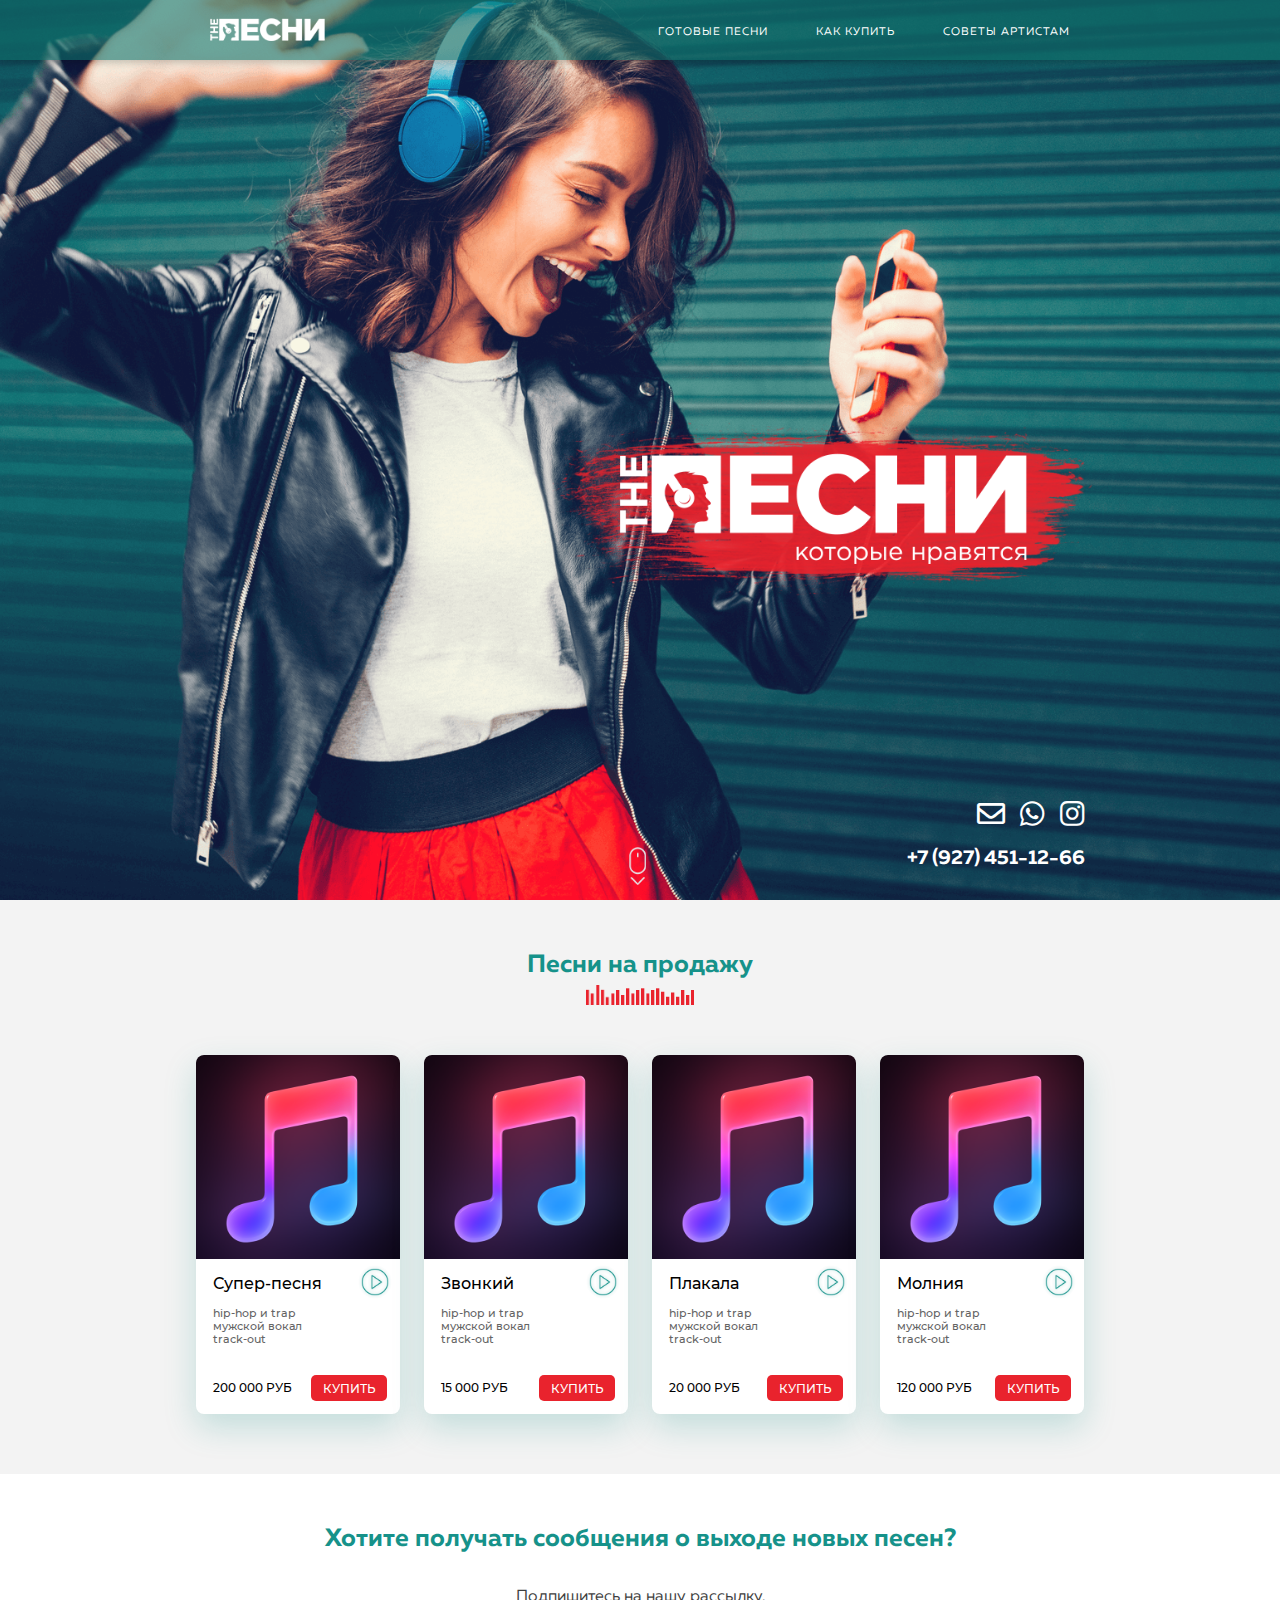
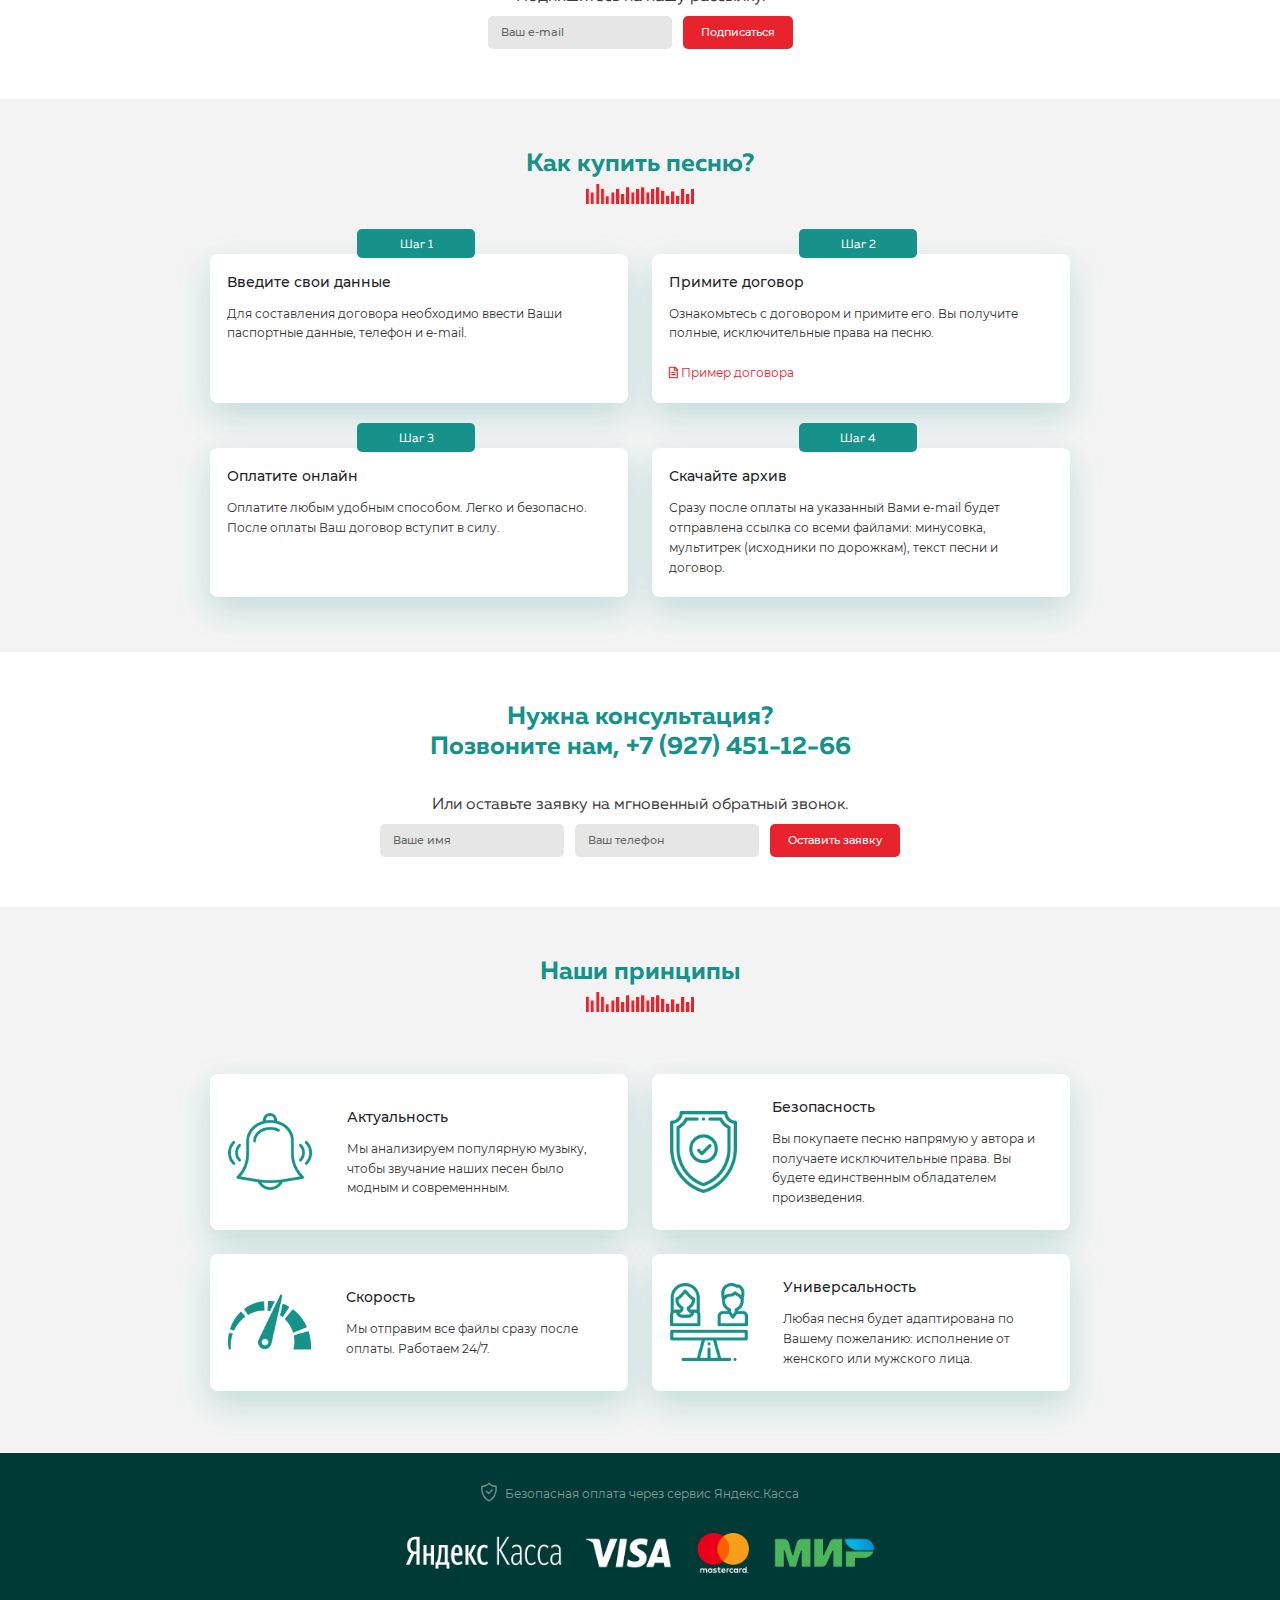
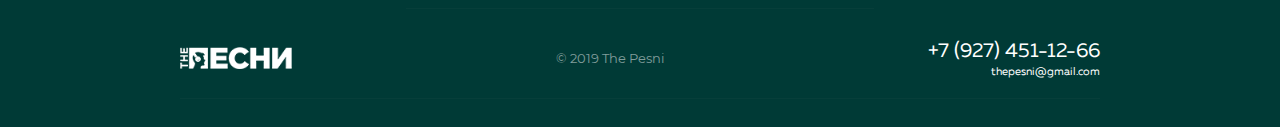
==== ThePesni/index.html @ 75b47821 "Add files via upload" ====
<!DOCTYPE html>
<html lang="ru">

<head>

	<meta charset="utf-8">

	<title>Title</title>
	<meta name="description" content="">

	<meta http-equiv="X-UA-Compatible" content="IE=edge">
	<meta name="viewport" content="width=device-width, initial-scale=1, maximum-scale=1">

	<meta property="og:image" content="path/to/image.jpg">
	<link rel="shortcut icon" href="img/favicon/favicon.ico" type="image/x-icon">
	<link rel="apple-touch-icon" href="img/favicon/apple-touch-icon.png">
	<link rel="apple-touch-icon" sizes="72x72" href="img/favicon/apple-touch-icon-72x72.png">
	<link rel="apple-touch-icon" sizes="114x114" href="img/favicon/apple-touch-icon-114x114.png">

	<!-- Chrome, Firefox OS and Opera -->
	<meta name="theme-color" content="#000">
	<!-- Windows Phone -->
	<meta name="msapplication-navbutton-color" content="#000">
	<!-- iOS Safari -->
	<meta name="apple-mobile-web-app-status-bar-style" content="#000">

	<link rel="stylesheet" href="css/main.min.css">
	<!-- <link rel="stylesheet" href="https://pro.fontawesome.com/releases/v5.7.0/css/all.css"> -->

</head>

<body id="index">
	<div class="m-menu">
			<span class="m-menu__close">&times;</span>
			<img src="img/logo-green.png" alt="">
			<ul class="m-menu__menu">
				<li><a href="#">Готовые песни</a></li>
				<li><a href="#">Как купить песню</a></li>
				<li><a href="#">Советы артистам</a></li>	
			</ul>
			<div class="m-menu__icons">
						<a href="#"><i class="far fa-envelope"></i></a> 
						<a href="#"><i class="fab fa-whatsapp"></i></a>
						<a href="#"><i class="fab fa-instagram"></i></a>
					</div>
					<div class="m-menu__phone">
						+7 (927) 451-12-66
					</div>
	</div>

	<header class="header">
		<div class="header__top">
			<div class="header_container">
						<img src="img/logo-small.png" alt="Логотип The Pesni" class="header__top_logo">	
						<nav>								
							<ul class="menu">
								<li class="menu__item"><a href="#">Готовые песни</a></li>
								<li class="menu__item"><a href="#">Как купить</a></li>
								<li class="menu__item"><a href="#">Советы артистам</a></li>
								<li class="menu__item menu-button"><a href="#">
									<img src="img/hamburger.png" alt=""></a>
								</li>
							</ul>
						</nav>
			</div>
		</div>
		
			<div class="mainlogo_container">

				<img class="img-responsive main-logo" src="img/main/logo-big.png" alt="Песни, которые нравятся">

				<div class="header__contacts">
					<div class="icons">
						<a href="#"><i class="far fa-envelope"></i></a> 
						<a href="#"><i class="fab fa-whatsapp"></i></a>
						<a href="#"><i class="fab fa-instagram"></i></a>
					</div>
					<div class="phone">
						+7 (927) 451-12-66
					</div>
				</div>

				<div class="scroll_icon"></div>	

			</div>

	</header>

	<section class="songs">

				<h2 class="h2-after">Песни на продажу</h2>

				<div class="container-songs">
					<div class="song">
						<div class="song__cover">
							<img src="img/songs/cover1.png" alt="Обложка песни">
						</div>
						<div class="song__title">Супер-песня</div>
						<button class="song__play"></button>
						<div class="song__descr">
							hip-hop и trap<br>
							мужской вокал<br>
							track-out
						</div>
						<div class="song__price">200 000 РУБ</div>
						<button class="song__button">Купить</button>
					</div>
					
					<div class="song">
						<div class="song__cover">
							<img src="img/songs/cover1.png" alt="Обложка песни">
						</div>
						<div class="song__title">Звонкий</div>
						<button class="song__play"></button>
						<div class="song__descr">
							hip-hop и trap<br>
							мужской вокал<br>
							track-out
						</div>
						<div class="song__price">15 000 РУБ</div>
						<button class="song__button">Купить</button>
					</div>
					
					<div class="song">
						<div class="song__cover">
							<img src="img/songs/cover1.png" alt="Обложка песни">
						</div>
						<div class="song__title">Плакала</div>
						<button class="song__play"></button>
						<div class="song__descr">
							hip-hop и trap<br>
							мужской вокал<br>
							track-out
						</div>
						<div class="song__price">20 000 РУБ</div>
						<button class="song__button">Купить</button>
					</div>
					
					<div class="song">
						<div class="song__cover">
							<img src="img/songs/cover1.png" alt="Обложка песни">
						</div>
						<div class="song__title">Молния</div>
						<button class="song__play"></button>
						<div class="song__descr">
							hip-hop и trap<br>
							мужской вокал<br>
							track-out
						</div>
						<div class="song__price">120 000 РУБ</div>
						<button class="song__button">Купить</button>
					</div>
				</div>
				
	</section>

	<section class="subscribe">

		<div class="subscribe_container">
			<h2 class="h2">Хотите получать сообщения о выходе новых песен?</h2>
			<div class="form-title">Подпишитесь на нашу рассылку.</div>	
			
			<form action="#" class="form-subscribe">
				<input type="email" placeholder="Ваш e-mail" class="form-input" required>
				<button type="submit" class="form-button">Подписаться</button>
			</form>
		</div>

	</section>

	<section class="instruction">


	<h2 class="h2-after">Как купить песню?</h2>

		<div class="instruction_container">

			<div class="instruction__item">
				<div class="inst__step">
					Шаг 1	
				</div>
				<div class="inst__title">
					Введите свои данные
				</div>
				<div class="inst__text">
					Для составления договора необходимо ввести Ваши паспортные данные, телефон и e-mail.	
				</div>	
			</div>
			
			<div class="instruction__item">
				<div class="inst__step">
					Шаг 2	
				</div>
				<div class="inst__title">
					Примите договор
				</div>
				<div class="inst__text">
					Ознакомьтесь с договором и примите его. Вы получите полные, исключительные права на песню.
					<br>
					<a href="#"><i class="far fa-file-alt"></i> Пример договора</a>
				</div>	
			</div>
			
			<div class="instruction__item">
				<div class="inst__step">
					Шаг 3	
				</div>
				<div class="inst__title">
					Оплатите онлайн
				</div>
				<div class="inst__text">
					Оплатите любым удобным способом. Легко и безопасно. После оплаты Ваш договор вступит в силу.	
				</div>	
			</div>
			
			
			
			<div class="instruction__item">
				<div class="inst__step">
					Шаг 4	
				</div>
				<div class="inst__title">
					Скачайте архив
				</div>
				<div class="inst__text">
					Сразу после оплаты на указанный Вами e-mail будет отправлена ссылка со всеми файлами: минусовка, мультитрек (исходники по дорожкам), текст песни и договор.	
				</div>	
			</div>

		</div>


	</section>

	<section class="callform">

		<h2 class="h2">Нужна консультация?<br>
		Позвоните нам, <span style="white-space: nowrap">+7 (927) 451-12-66</span></h2>

		<div class="form-title">Или оставьте заявку на мгновенный обратный звонок.</div>	

		<form action="#" class="form-subscribe">
			<input type="email" placeholder="Ваше имя" class="form-input" required>
			<input type="tel" placeholder="Ваш телефон" class="form-input" required>
			<button type="submit" class="form-button button-call">Оставить заявку</button>
		</form>

	</section>

	<section class="principles">

		<h2 class="h2-after">Наши принципы</h2>

			<div class="principles_container">
				<div class="principles__wrapper">
					<div class="principles__icon">
						<img class="img-responsive" src="img/principles/alarm.png" alt="Актуальность">		
					</div>
					<div class="principles__item">
						<div class="principles__title">
							Актуальность
						</div>
						<div class="principles__text">
							Мы анализируем популярную музыку, чтобы звучание наших песен было модным и современнным.	
						</div>	
					</div>
				</div>
				
				<div class="principles__wrapper">
					<div class="principles__icon">
						<img class="img-responsive" src="img/principles/shield.png" alt="Безопасность">		
					</div>
				<div class="principles__item">
					<div class="principles__title">
						Безопасность
					</div>
					<div class="principles__text">
						Вы покупаете песню напрямую у автора и получаете исключительные права. Вы будете единственным обладателем произведения.
					</div>	
				</div>
						</div>
				
				<div class="principles__wrapper">
					<div class="principles__icon">
						<img class="img-responsive" src="img/principles/speedometer.png" alt="Безопасность">		
					</div>
				<div class="principles__item">
					<div class="principles__title">
						Скорость
					</div>
					<div class="principles__text">
						Мы отправим все файлы сразу после оплаты. Работаем 24/7.
					</div>	
				</div>
						</div>
				
				<div class="principles__wrapper">
					<div class="principles__icon">
						<img class="img-responsive" src="img/principles/equality.png" alt="Универсальность">		
					</div>
				<div class="principles__item">
					<div class="principles__title">
						Универсальность
					</div>
					<div class="principles__text">
						Любая песня будет адаптирована по Вашему пожеланию: исполнение от женского или мужского лица.	
					</div>	
				</div>
						</div>


	</section>

	<footer class="footer">

			<div class="footer_container">
				<div class="security-pay__wrapper">
					<img src="img/footer/shield.png" alt="Безопаная оплата">	
					<div class="security-pay__text">Безопасная оплата через сервис Яндекс.Касса</div>
				</div>
				<div class="paymnet_icons">
					<img class="img-responsive" src="img/footer/payment_icons.png" alt="Способы оплаты">
				</div>	
				
				<div class="bottom__wrapper">
					<div class="bottom__logo">
						<img class="img-responsive" src="img/logo-small.png" alt="Логотип The Pesni">
					</div>
					<div class="copyright">© 2019 The Pesni</div>
					<div class="contacts">
						<div class="phone">
							+7 (927) 451-12-66	
						</div>
						<div class="email">
							thepesni@gmail.com	
						</div>
					</div>
				</div>
			</div>

	</footer>
	

	<script src="js/scripts.min.js"></script>

</body>
</html>
---- ThePesni/css/main.min.css ----
@import url(../libs/bootstrap-grid/bootstrap4.min.css);
@import url(../libs/fontawesome-pro-5.7.2-web/css/all.min.css);
@font-face {
  font-family: "Muller";
  font-weight: normal;
  font-style: normal;
  src: url("../fonts/MullerRegular/MullerRegular.eot");
  src: url("../fonts/MullerRegular/MullerRegular.eot?#iefix") format("embedded-opentype"), url("../fonts/MullerRegular/MullerRegular.woff") format("woff"), url("../fonts/MullerRegular/MullerRegular.ttf") format("truetype");
}

@font-face {
  font-family: "Muller";
  font-weight: bold;
  font-style: normal;
  src: url("../fonts/MullerBold/MullerBold.eot");
  src: url("../fonts/MullerBold/MullerBold.eot?#iefix") format("embedded-opentype"), url("../fonts/MullerBold/MullerBold.woff") format("woff"), url("../fonts/MullerBold/MullerBold.ttf") format("truetype");
}

@font-face {
  font-family: "Montserrat";
  font-weight: normal;
  font-style: normal;
  src: url("../fonts/MontserratRegular/MontserratRegular.eot");
  src: url("../fonts/MontserratRegular/MontserratRegular.eot?#iefix") format("embedded-opentype"), url("../fonts/MontserratRegular/MontserratRegular.woff") format("woff"), url("../fonts/MontserratRegular/MontserratRegular.ttf") format("truetype");
}

@font-face {
  font-family: "Montserrat";
  font-weight: 500;
  font-style: normal;
  src: url("../fonts/MontserratMedium/MontserratMedium.eot");
  src: url("../fonts/MontserratMedium/MontserratMedium.eot?#iefix") format("embedded-opentype"), url("../fonts/MontserratMedium/MontserratMedium.woff") format("woff"), url("../fonts/MontserratMedium/MontserratMedium.ttf") format("truetype");
}

* {
  -webkit-box-sizing: border-box;
  box-sizing: border-box;
}

*:before, *:after {
  -webkit-box-sizing: border-box;
  box-sizing: border-box;
}

*::-webkit-input-placeholder {
  color: #666;
  opacity: 1;
}

*:-moz-placeholder {
  color: #666;
  opacity: 1;
}

*::-moz-placeholder {
  color: #666;
  opacity: 1;
}

*:-ms-input-placeholder {
  color: #666;
  opacity: 1;
}

body input:focus:required:invalid,
body textarea:focus:required:invalid {
  color: #666;
}

body input:required:valid,
body textarea:required:valid {
  color: #666;
}

html, body {
  height: 100%;
}

body {
  font-size: 16px;
  min-width: 320px;
  position: relative;
  line-height: 1.65;
  font-family: "Montserrat", sans-serif;
  overflow-x: hidden;
}

.img-responsive {
  display: block;
  max-width: 100%;
  height: auto;
}

::-moz-selection {
  background-color: #e9232d;
  color: #fff;
}

::selection {
  background-color: #e9232d;
  color: #fff;
}

a {
  color: white;
}

a:active, a:visited {
  color: white;
}

/*.container
	border: 2px solid blue
	padding: 0
	margin: 0*/
/*.row
	border: 1px solid red
	padding: 0
	margin: 0*/
.h2 {
  margin: 0px;
  padding: 0px;
}

.h2 {
  font-family: "Muller", sans-serif;
  font-weight: bold;
  font-size: 25px;
  color: #16928a;
  text-align: center;
  padding-bottom: 30px;
}

.h2-after {
  font-family: "Muller", sans-serif;
  font-weight: bold;
  font-size: 25px;
  line-height: 30px;
  color: #16928a;
  text-align: center;
  margin: 0;
  padding: 0;
}

.h2-after::after {
  content: " ";
  display: block;
  margin: auto;
  background-image: url("../img/equalizer.png");
  -webkit-background-size: cover;
          background-size: cover;
  width: 108px;
  height: 20px;
  margin-top: 5px;
  margin-bottom: 50px;
}

.form-title {
  color: #3f3f3f;
  font-family: "Muller", sans-serif;
  font-size: 16px;
  text-align: center;
}

.form-input {
  background-color: #e6e6e6;
  -webkit-border-radius: 5px;
          border-radius: 5px;
  color: #797979;
  border: none;
  font-family: "Montserrat", sans-serif;
  font-size: 11px;
  font-weight: 500;
  width: 184px;
  height: 33px;
  padding-left: 13px;
  margin-right: 7px;
}

.form-button {
  font-family: "Montserrat";
  font-weight: 500;
  font-size: 11px;
  line-height: 12px;
  height: 33px;
  color: white;
  border: none;
  background-color: #e9232d;
  -webkit-border-radius: 5px;
          border-radius: 5px;
  cursor: pointer;
  padding: 0 18px;
}

.form-button:hover {
  background-color: #d3151f;
}

button, input {
  outline: none !important;
}

section {
  padding: 50px 0;
}

.menu-button {
  display: none;
  margin-top: -2px;
}

.m-menu {
  display: -webkit-box;
  display: -webkit-flex;
  display: -ms-flexbox;
  display: flex;
  position: fixed;
  right: 0;
  top: 0;
  background-color: #f3f3f3;
  height: 100%;
  width: 100%;
  z-index: 2;
  -webkit-box-orient: vertical;
  -webkit-box-direction: normal;
  -webkit-flex-direction: column;
      -ms-flex-direction: column;
          flex-direction: column;
  -webkit-box-align: center;
  -webkit-align-items: center;
      -ms-flex-align: center;
          align-items: center;
  -webkit-transition: 0.4s;
  -o-transition: 0.4s;
  transition: 0.4s;
  -webkit-box-pack: center;
  -webkit-justify-content: center;
      -ms-flex-pack: center;
          justify-content: center;
  -webkit-transform: translateX(-100%);
      -ms-transform: translateX(-100%);
          transform: translateX(-100%);
}

.m-menu__active {
  -webkit-transform: translateX(0);
      -ms-transform: translateX(0);
          transform: translateX(0);
}

.m-menu__close {
  color: #565656;
  font-size: 60px;
  position: absolute;
  top: 0;
  right: 0;
  margin-right: 20px;
  margin-top: -15px;
  cursor: pointer;
}

.m-menu__menu {
  list-style: none;
  maring: 0;
  padding: 0;
  text-align: center;
  margin-top: 60px;
  font-weight: bold;
  font-size: 25px;
  border-top: 1px solid rgba(22, 146, 138, 0.2);
  border-bottom: 1px solid rgba(22, 146, 138, 0.2);
}

.m-menu__menu li {
  margin: 30px 0;
}

.m-menu__menu a {
  color: #16928a;
}

.m-menu__icons {
  margin-top: 30px;
}

.m-menu__icons a {
  color: #16928a;
  font-size: 40px;
  margin: 0 10px;
}

.m-menu__phone {
  margin-top: 10px;
  color: #16928a;
  font-size: 25px;
  font-weight: bold;
}

.body-menu-active {
  max-height: 100%;
  overflow: hidden;
}

.header_container {
  max-width: 920px;
  padding: 0 30px;
  display: -webkit-box;
  display: -webkit-flex;
  display: -ms-flexbox;
  display: flex;
  -webkit-box-pack: justify;
  -webkit-justify-content: space-between;
      -ms-flex-pack: justify;
          justify-content: space-between;
  margin: auto;
}

.header {
  height: 100vh;
  background: url("../img/main/header-bg.png");
  -webkit-background-size: cover;
          background-size: cover;
  background-position: 40%;
}

.header__top {
  background-color: rgba(13, 111, 105, 0.6);
  height: 60px;
  -webkit-box-shadow: 0px 3px 7px 0px rgba(0, 0, 0, 0.2);
          box-shadow: 0px 3px 7px 0px rgba(0, 0, 0, 0.2);
}

.header__top_logo {
  margin-top: 18px;
  height: 23px;
}

.menu {
  margin-top: 17px;
  display: -webkit-box;
  display: -webkit-flex;
  display: -ms-flexbox;
  display: flex;
  padding: 0;
}

.menu__item {
  list-style-type: none;
  margin-left: 48px;
}

.menu__item a {
  text-transform: uppercase;
  font-size: 11px;
  font-family: "Muller";
  white-space: nowrap;
  letter-spacing: 1px;
  color: #fff;
}

.menu__item a:hover {
  text-decoration: underline;
}

.mainlogo_container {
  max-width: 920px;
  padding: 0 30px;
  margin: auto;
  height: -webkit-calc(100vh - 60px);
  height: calc(100vh - 60px);
  position: relative;
}

.main-logo {
  position: absolute;
  right: 0;
  top: 40%;
  width: 100%;
  max-width: 560px;
}

.header__contacts {
  color: white;
  text-align: right;
  padding: 0 15px 25px;
  position: absolute;
  right: 0;
  bottom: 0;
}

.header__contacts .icons {
  font-size: 28px;
}

.header__contacts .icons a {
  margin-left: 8px;
}

.header__contacts .icons a:hover {
  color: #e9232d;
}

.header__contacts .phone {
  margin-top: 5px;
  font-size: 20px;
  font-family: "Muller", sans-serif;
  font-weight: bold;
  color: white;
}

.scroll_icon {
  background: url("../img/main/scroll.png");
  -webkit-background-size: cover;
          background-size: cover;
  width: 17px;
  height: 38px;
  position: absolute;
  bottom: 0px;
  margin-bottom: 15px;
  left: 50%;
  left: -webkit-calc(50% - 11px);
  left: calc(50% - 11px);
  -webkit-animation: move-scroll-icon  .5s infinite alternate linear;
          animation: move-scroll-icon  .5s infinite alternate linear;
}

@-webkit-keyframes move-scroll-icon {
  from {
    -webkit-transform: translateY(-5px);
            transform: translateY(-5px);
  }
  to {
    -webkit-transform: translateY(0px);
            transform: translateY(0px);
  }
}

@keyframes move-scroll-icon {
  from {
    -webkit-transform: translateY(-5px);
            transform: translateY(-5px);
  }
  to {
    -webkit-transform: translateY(0px);
            transform: translateY(0px);
  }
}

.container-songs {
  display: -webkit-box;
  display: -webkit-flex;
  display: -ms-flexbox;
  display: flex;
  max-width: 920px;
  -webkit-flex-wrap: wrap;
      -ms-flex-wrap: wrap;
          flex-wrap: wrap;
  margin: auto;
  -webkit-box-pack: center;
  -webkit-justify-content: center;
      -ms-flex-pack: center;
          justify-content: center;
  margin-bottom: -20px;
}

.songs {
  background-color: #f3f3f3;
}

.song {
  background-color: #fff;
  padding: 0;
  overflow: hidden;
  -webkit-border-radius: 8px;
          border-radius: 8px;
  -webkit-box-shadow: 0px 13px 32px 0px rgba(22, 146, 138, 0.22);
          box-shadow: 0px 13px 32px 0px rgba(22, 146, 138, 0.22);
  width: 204px;
  position: relative;
  margin: 0 12px;
  margin-bottom: 30px;
}

.song__cover {
  height: 208px;
  overflow: hidden;
}

.song__cover img {
  width: 100%;
}

.song__title {
  font-family: "Montserrat";
  font-weight: 500;
  font-size: 16px;
  color: #000;
  margin: 8px 17px;
  margin-bottom: 0px;
}

.song__descr {
  font-family: "Montserrat";
  font-weight: 500;
  font-size: 11px;
  line-height: 13px;
  color: #646464;
  margin: 0px 17px;
  margin-top: 10px;
}

.song__price {
  font-family: "Montserrat";
  font-weight: 500;
  font-size: 12px;
  color: #000;
  margin: 15px 17px;
  margin-top: 32px;
}

.song__button {
  font-family: "Montserrat";
  font-weight: 500;
  font-size: 12px;
  line-height: 13px;
  float: right;
  margin: 13px;
  margin-top: -38px;
  width: 76px;
  height: 26px;
  color: white;
  border: none;
  background-color: #e9232d;
  -webkit-border-radius: 5px;
          border-radius: 5px;
  text-transform: uppercase;
  cursor: pointer;
}

.song__button:hover {
  background-color: #d3151f;
}

.song__play {
  -webkit-box-sizing: border-box;
          box-sizing: border-box;
  position: absolute;
  right: 8px;
  top: 210px;
  margin: 0;
  padding: 0;
  background-color: #fff;
  border: none;
  width: 34px;
  height: 34px;
  background: url("../img/songs/play-button.png") center;
  -webkit-background-size: cover;
          background-size: cover;
  -webkit-border-radius: 50%;
          border-radius: 50%;
  cursor: pointer;
}

.song__play:hover {
  background-color: rgba(22, 146, 138, 0.1);
}

.songs__wrapper {
  margin: auto;
}

.subscribe_container {
  max-width: 920px;
  margin: auto;
  padding: 0 30px;
}

.form-subscribe {
  text-align: center;
  margin-top: 5px;
}

.instruction_container {
  max-width: 920px;
  display: -webkit-box;
  display: -webkit-flex;
  display: -ms-flexbox;
  display: flex;
  margin: auto;
  padding: 0 18px;
  justify-conntent: center;
  -webkit-flex-wrap: wrap;
      -ms-flex-wrap: wrap;
          flex-wrap: wrap;
}

.instruction {
  background-color: #f3f3f3;
  padding-bottom: 10px;
}

.instruction__item {
  background-color: #fff;
  -webkit-border-radius: 8px;
          border-radius: 8px;
  -webkit-box-shadow: 0px 13px 32px 0px rgba(22, 146, 138, 0.22);
          box-shadow: 0px 13px 32px 0px rgba(22, 146, 138, 0.22);
  position: relative;
  padding: 17px;
  padding-bottom: 20px;
  margin: 0 12px;
  margin-bottom: 45px;
  -webkit-box-flex: 1;
  -webkit-flex-grow: 1;
      -ms-flex-positive: 1;
          flex-grow: 1;
  -webkit-flex-basis: 350px;
      -ms-flex-preferred-size: 350px;
          flex-basis: 350px;
}

.instruction .inst__step {
  background-color: #16928a;
  display: inline-block;
  width: 118px;
  height: 29px;
  padding: 7px 0;
  text-align: center;
  font-size: 12px;
  font-family: "Muller", sans-serif;
  color: #fff;
  -webkit-border-radius: 5px;
          border-radius: 5px;
  margin-left: -webkit-calc(50% - 79px);
  margin-left: calc(50% - 79px);
  position: absolute;
  margin-top: -42px;
}

.instruction .inst__title {
  font-weight: 500;
  font-size: 14px;
}

.instruction .inst__text {
  font-size: 12px;
  padding-top: 10px;
  color: #303030;
}

.instruction a {
  color: #e9232d;
  display: inline-block;
  margin-top: 20px;
}

.principles_container {
  max-width: 920px;
  display: -webkit-box;
  display: -webkit-flex;
  display: -ms-flexbox;
  display: flex;
  margin: auto;
  padding: 0 18px;
  justify-conntent: center;
  -webkit-flex-wrap: wrap;
      -ms-flex-wrap: wrap;
          flex-wrap: wrap;
}

.principles {
  background-color: #f3f3f3;
}

.principles__wrapper {
  width: 100%;
  background-color: #fff;
  -webkit-border-radius: 8px;
          border-radius: 8px;
  -webkit-box-shadow: 0px 13px 32px 0px rgba(22, 146, 138, 0.22);
          box-shadow: 0px 13px 32px 0px rgba(22, 146, 138, 0.22);
  position: relative;
  padding: 22px 18px;
  margin-bottom: 30px;
  display: -webkit-box;
  display: -webkit-flex;
  display: -ms-flexbox;
  display: flex;
  -webkit-box-align: center;
  -webkit-align-items: center;
      -ms-flex-align: center;
          align-items: center;
  -webkit-box-flex: 1;
  -webkit-flex-grow: 1;
      -ms-flex-positive: 1;
          flex-grow: 1;
  -webkit-flex-basis: 406px;
      -ms-flex-preferred-size: 406px;
          flex-basis: 406px;
  margin: 12px;
}

.principles .principles__icon {
  margin-right: 35px;
  display: -webkit-box;
  display: -webkit-flex;
  display: -ms-flexbox;
  display: flex;
  -webkit-box-align: center;
  -webkit-align-items: center;
      -ms-flex-align: center;
          align-items: center;
  -webkit-box-pack: center;
  -webkit-justify-content: center;
      -ms-flex-pack: center;
          justify-content: center;
}

.principles .principles__item {
  width: 100%;
  height: 100%;
  display: -webkit-box;
  display: -webkit-flex;
  display: -ms-flexbox;
  display: flex;
  -webkit-box-orient: vertical;
  -webkit-box-direction: normal;
  -webkit-flex-direction: column;
      -ms-flex-direction: column;
          flex-direction: column;
  -webkit-box-pack: center;
  -webkit-justify-content: center;
      -ms-flex-pack: center;
          justify-content: center;
}

.principles .principles__title {
  font-weight: 500;
  font-size: 14px;
}

.principles .principles__text {
  font-size: 12px;
  padding-top: 10px;
  color: #303030;
}

.principles a {
  color: #e9232d;
  display: inline-block;
  margin-top: 20px;
}

.footer_container {
  max-width: 920px;
  margin: auto;
}

.footer {
  padding: 28px 30px;
  background-color: #003a36;
  text-align: center;
}

.footer .security-pay__wrapper {
  display: -webkit-box;
  display: -webkit-flex;
  display: -ms-flexbox;
  display: flex;
  -webkit-box-align: center;
  -webkit-align-items: center;
      -ms-flex-align: center;
          align-items: center;
  -webkit-box-pack: center;
  -webkit-justify-content: center;
      -ms-flex-pack: center;
          justify-content: center;
  color: #809d9b;
  font-size: 12px;
}

.footer .security-pay__wrapper img {
  width: 16px;
  height: 20px;
  margin-right: 8px;
}

.footer .security-pay__wrapper .security-pay__text {
  padding-top: 3px;
}

.paymnet_icons {
  display: inline-block;
  margin: auto;
  margin-top: 30px;
  padding-bottom: 35px;
  border-bottom: 1px solid #073e3a;
  max-width: 468px;
}

.bottom__wrapper {
  display: -webkit-box;
  display: -webkit-flex;
  display: -ms-flexbox;
  display: flex;
  width: 100%;
  -webkit-box-align: center;
  -webkit-align-items: center;
      -ms-flex-align: center;
          align-items: center;
  -webkit-box-pack: justify;
  -webkit-justify-content: space-between;
      -ms-flex-pack: justify;
          justify-content: space-between;
  padding: 16px 0;
  border-bottom: 1px solid #073e3a;
}

.bottom__wrapper .copyright {
  color: #809d9b;
  font-size: 13px;
  padding-top: 2px;
}

.bottom__wrapper .contacts {
  color: #fff;
  font-family: "Muller";
  text-align: right;
  padding-top: 6px;
}

.bottom__wrapper .contacts .phone {
  font-size: 20px;
  line-height: 24px;
}

.bottom__wrapper .contacts .email {
  font-size: 11px;
}

.bottom__logo {
  width: 112px;
  height: 22px;
}

#song-body {
  height: 100vh;
  background: url("../img/song/song-bg.png");
  background-repeat: no-repeat;
  background-attachment: fixed;
}

.song-container {
  display: -webkit-box;
  display: -webkit-flex;
  display: -ms-flexbox;
  display: flex;
  max-width: 1140px;
  padding: 0 30px;
  margin: auto;
  -webkit-flex-wrap: wrap;
      -ms-flex-wrap: wrap;
          flex-wrap: wrap;
  -webkit-justify-content: space-around;
      -ms-flex-pack: distribute;
          justify-content: space-around;
}

.song-left {
  -webkit-flex-basis: 400px;
      -ms-flex-preferred-size: 400px;
          flex-basis: 400px;
  width: 280px;
  text-align: center;
}

.song-left .title {
  font-family: "Montserrat", sans-serif;
  font-size: 20px;
  font-weight: 500;
  color: #fff;
  margin-top: 60px;
  margin-bottom: 20px;
}

.song-left .price {
  font-family: "Montserrat", sans-serif;
  font-size: 20px;
  font-weight: 500;
  color: #fff;
  margin-top: 15px;
  margin-bottom: 20px;
}

.song-left .form-input, .song-left .form-button {
  width: 280px;
}

.song-left .form-button {
  margin-top: 14px;
}

.song-text .text {
  color: #fff;
  font-size: 14px;
  line-height: 20px;
  margin-top: 60px;
  margin-bottom: 60px;
}

.song-form > * {
  margin: 0;
}

#blog .header__top {
  background-color: #0d6f69;
  -webkit-box-shadow: 0px 3px 7px 0px rgba(0, 0, 0, 0.2);
          box-shadow: 0px 3px 7px 0px rgba(0, 0, 0, 0.2);
}

.blog_main {
  min-height: 100vh;
  background: url("../img/blog/blog-bg.png") repeat;
}

.blog_main .wrapper {
  padding: 0 30px;
  padding-top: 45px;
  display: -webkit-box;
  display: -webkit-flex;
  display: -ms-flexbox;
  display: flex;
  max-width: 1140px;
  margin: auto;
  -webkit-box-pack: justify;
  -webkit-justify-content: space-between;
      -ms-flex-pack: justify;
          justify-content: space-between;
  -webkit-flex-wrap: nowrap;
      -ms-flex-wrap: nowrap;
          flex-wrap: nowrap;
}

.blog_main .post {
  background-color: #fff;
  border: 1px solid rgba(13, 111, 105, 0.2);
  -webkit-border-radius: 5px;
          border-radius: 5px;
  margin-bottom: 45px;
}

.blog_main .cover {
  background: url("../img/blog/cover1.png");
  -webkit-background-size: cover;
          background-size: cover;
  background-repeat: no-repeat;
  background-position: center;
  display: -webkit-box;
  display: -webkit-flex;
  display: -ms-flexbox;
  display: flex;
  -webkit-box-align: center;
  -webkit-align-items: center;
      -ms-flex-align: center;
          align-items: center;
  -webkit-box-pack: center;
  -webkit-justify-content: center;
      -ms-flex-pack: center;
          justify-content: center;
  height: 410px;
  -webkit-border-radius: 5px 5px 0 0;
          border-radius: 5px 5px 0 0;
}

.blog_main .title {
  color: #fff;
  text-shadow: 0px 3px 7px rgba(0, 0, 0, 0.2);
  font-family: "Muller", sans-serif;
  font-weight: bold;
  font-size: 50px;
}

.blog_main .post-bottom {
  padding: 45px;
  padding-bottom: 69px;
  -webkit-box-shadow: inset 0px 0px 5px 0px rgba(13, 111, 105, 0.2);
          box-shadow: inset 0px 0px 5px 0px rgba(13, 111, 105, 0.2);
}

.blog_main .date {
  font-size: 13px;
  color: #8a8a8a;
  padding-bottom: 39px;
}

.blog_main .date i {
  font-size: 14px;
}

.blog_main .text {
  font-size: 14px;
  padding-bottom: 24px;
  color: #2c2c2c;
}

.blog_main .form-button {
  font-size: 12px;
  height: 36px;
  line-height: 36px;
  paddin-top: 2px;
  white-space: wrap;
  width: 111px;
  text-align: center;
  padding-left: 0;
  padding-right: 0;
  -webkit-box-shadow: 0px 3px 0px 0px #a51c23;
          box-shadow: 0px 3px 0px 0px #a51c23;
  float: right;
}

.blog_main .sidebar-wrapper {
  width: 100%;
  margin-left: 30px;
  margin-bottom: 40px;
}

.blog_main .sidebar-wrapper .sidebar {
  width: 360px;
  background-color: #fff;
  -webkit-box-shadow: inset 0px 0px 5px 0px rgba(13, 111, 105, 0.2);
          box-shadow: inset 0px 0px 5px 0px rgba(13, 111, 105, 0.2);
  border: 1px solid rgba(13, 111, 105, 0.2);
  -webkit-border-radius: 5px;
          border-radius: 5px;
  padding: 32px;
}

.blog_main .sidebar-wrapper .sidebar-section {
  padding-bottom: 62px;
}

.blog_main .sidebar-wrapper .sidebar-title {
  font-family: "Muller", sans-serif;
  font-size: 14px;
  color: #16928a;
  text-transform: uppercase;
  padding-bottom: 28px;
  letter-spacing: 1px;
}

.blog_main .sidebar-wrapper .post-item {
  display: -webkit-box;
  display: -webkit-flex;
  display: -ms-flexbox;
  display: flex;
  padding-bottom: 17px;
}

.blog_main .sidebar-wrapper .post-item_cover {
  margin-right: 19px;
}

.blog_main .sidebar-wrapper .post-item_descr {
  margin-top: 5px;
}

.blog_main .sidebar-wrapper .post-item_title a {
  color: #e9232d;
  font-size: 14px;
}

.blog_main .sidebar-wrapper .post-item_date {
  color: #9e9c9c;
  font-size: 12px;
}

.blog_main .sidebar-wrapper .song-item {
  display: -webkit-box;
  display: -webkit-flex;
  display: -ms-flexbox;
  display: flex;
  padding-bottom: 17px;
}

.blog_main .sidebar-wrapper .song-item_cover {
  margin-right: 19px;
}

.blog_main .sidebar-wrapper .song-item_descr {
  margin-top: 5px;
}

.blog_main .sidebar-wrapper .song-item_title {
  color: #e9232d;
  font-size: 14px;
}

.blog_main .sidebar-wrapper .song-item_number {
  color: #9e9c9c;
  font-size: 12px;
}

.blog_main .sidebar-wrapper .sidebar-contact {
  display: -webkit-box;
  display: -webkit-flex;
  display: -ms-flexbox;
  display: flex;
  -webkit-box-align: center;
  -webkit-align-items: center;
      -ms-flex-align: center;
          align-items: center;
  -webkit-flex-wrap: wrap;
      -ms-flex-wrap: wrap;
          flex-wrap: wrap;
  margin-bottom: 14px;
}

.blog_main .sidebar-wrapper .sidebar-contact::after {
  content: "";
  display: block;
  height: 1px;
  width: 100%;
  background-color: #ceeae8;
  margin-top: 8px;
}

.blog_main .sidebar-wrapper .contact-icon {
  margin-right: 8px;
}

.blog_main .sidebar-wrapper .contact-text {
  color: #e9232d;
  font-size: 14px;
}

@media only screen and (max-width: 895px) {
  .principles__icon {
    min-width: 20%;
    max-width: 20%;
  }
}

/* Small Devices, Tablets */
@media only screen and (max-height: 711px) and (min-width: 700px) and (orientation: landscape) {
  /**/
}

@media only screen and (max-height: 711px) {
  .header__contacts .icons {
    font-size: 25px;
  }
  .header__contacts .phone {
    font-size: 20px;
  }
}

/*==========  Desktop First  ==========*/
/* Large Devices, Wide Screens */
@media only screen and (max-width: 1200px) {
  /**/
}

/* Medium Devices, Desktops */
@media only screen and (max-width: 992px) {
  .menu {
    /**/
  }
  .menu__item {
    margin-left: 45px;
  }
  #blog .sidebar {
    width: 300px;
  }
  #blog .blog_main .title {
    font-size: 35px;
  }
}

/* Small Devices, Tablets */
@media only screen and (max-width: 768px) {
  .menu__item {
    display: none;
  }
  .menu-button {
    display: block;
  }
  .scroll_icon {
    display: none;
  }
  .h2 {
    font-size: 25px;
  }
  .h2-after {
    font-size: 25px;
  }
  .form-subscribe > * {
    display: block;
    margin: auto;
    margin-top: 15px;
    width: 230px;
  }
  .bottom__wrapper .contacts .phone {
    font-size: 15px;
  }
  .bottom__wrapper .contacts .email {
    font-size: 12px;
  }
  .bottom__wrapper .copyright {
    font-size: 14px;
  }
  .bottom__wrapper .bottom__logo {
    width: 100px;
  }
  #blog .wrapper {
    -webkit-flex-wrap: wrap;
        -ms-flex-wrap: wrap;
            flex-wrap: wrap;
  }
  #blog .sidebar-wrapper {
    margin-left: 0px;
  }
  #blog .sidebar {
    width: 100%;
  }
  #blog .sidebar-width {
    width: 250px;
    margin-bottom: -50px;
  }
  /**/
}

/* Extra Small Devices, Phones */
@media only screen and (max-width: 480px) {
  /**/
  .form-subscribe button {
    text-align: center;
    margin-top: 15px;
    width: 230px;
  }
  .form-subscribe .form-input {
    text-align: center;
    margin-top: 15px;
  }
  .callform h2 {
    width: 240px;
    margin: auto;
  }
  .bottom__wrapper {
    -webkit-box-orient: vertical;
    -webkit-box-direction: normal;
    -webkit-flex-direction: column;
        -ms-flex-direction: column;
            flex-direction: column;
  }
  .bottom__wrapper .contacts {
    -webkit-box-ordinal-group: 0;
    -webkit-order: -1;
        -ms-flex-order: -1;
            order: -1;
    text-align: center;
    margin-bottom: 20px;
  }
  .bottom__wrapper .bottom__logo {
    margin-bottom: 20px;
  }
  .bottom__wrapper .contacts .phone {
    font-size: 24px;
  }
  .bottom__wrapper .contacts .email {
    margin-top: 10px;
    font-size: 14px;
  }
  .bottom__wrapper .copyright {
    font-size: 12px;
  }
  .bottom__wrapper .bottom__logo {
    margin-top: 20px;
    width: auto;
  }
  #blog .sidebar {
    width: 300px;
  }
  #blog .blog_main .title {
    font-size: 30px;
  }
}

/* Custom, iPhone Retina */
@media only screen and (max-width: 320px) {
  /**/
}

/*==========  Mobile First  ==========*/
/* Custom, iPhone Retina */
@media only screen and (min-width: 320px) {
  /**/
}

/* Extra Small Devices, Phones */
@media only screen and (min-width: 480px) {
  /**/
}

/* Small Devices, Tablets */
@media only screen and (min-width: 768px) {
  /**/
}

/* Medium Devices, Desktops */
@media only screen and (min-width: 992px) {
  /**/
}

/* Large Devices, Wide Screens */
@media only screen and (min-width: 1200px) {
  /**/
}
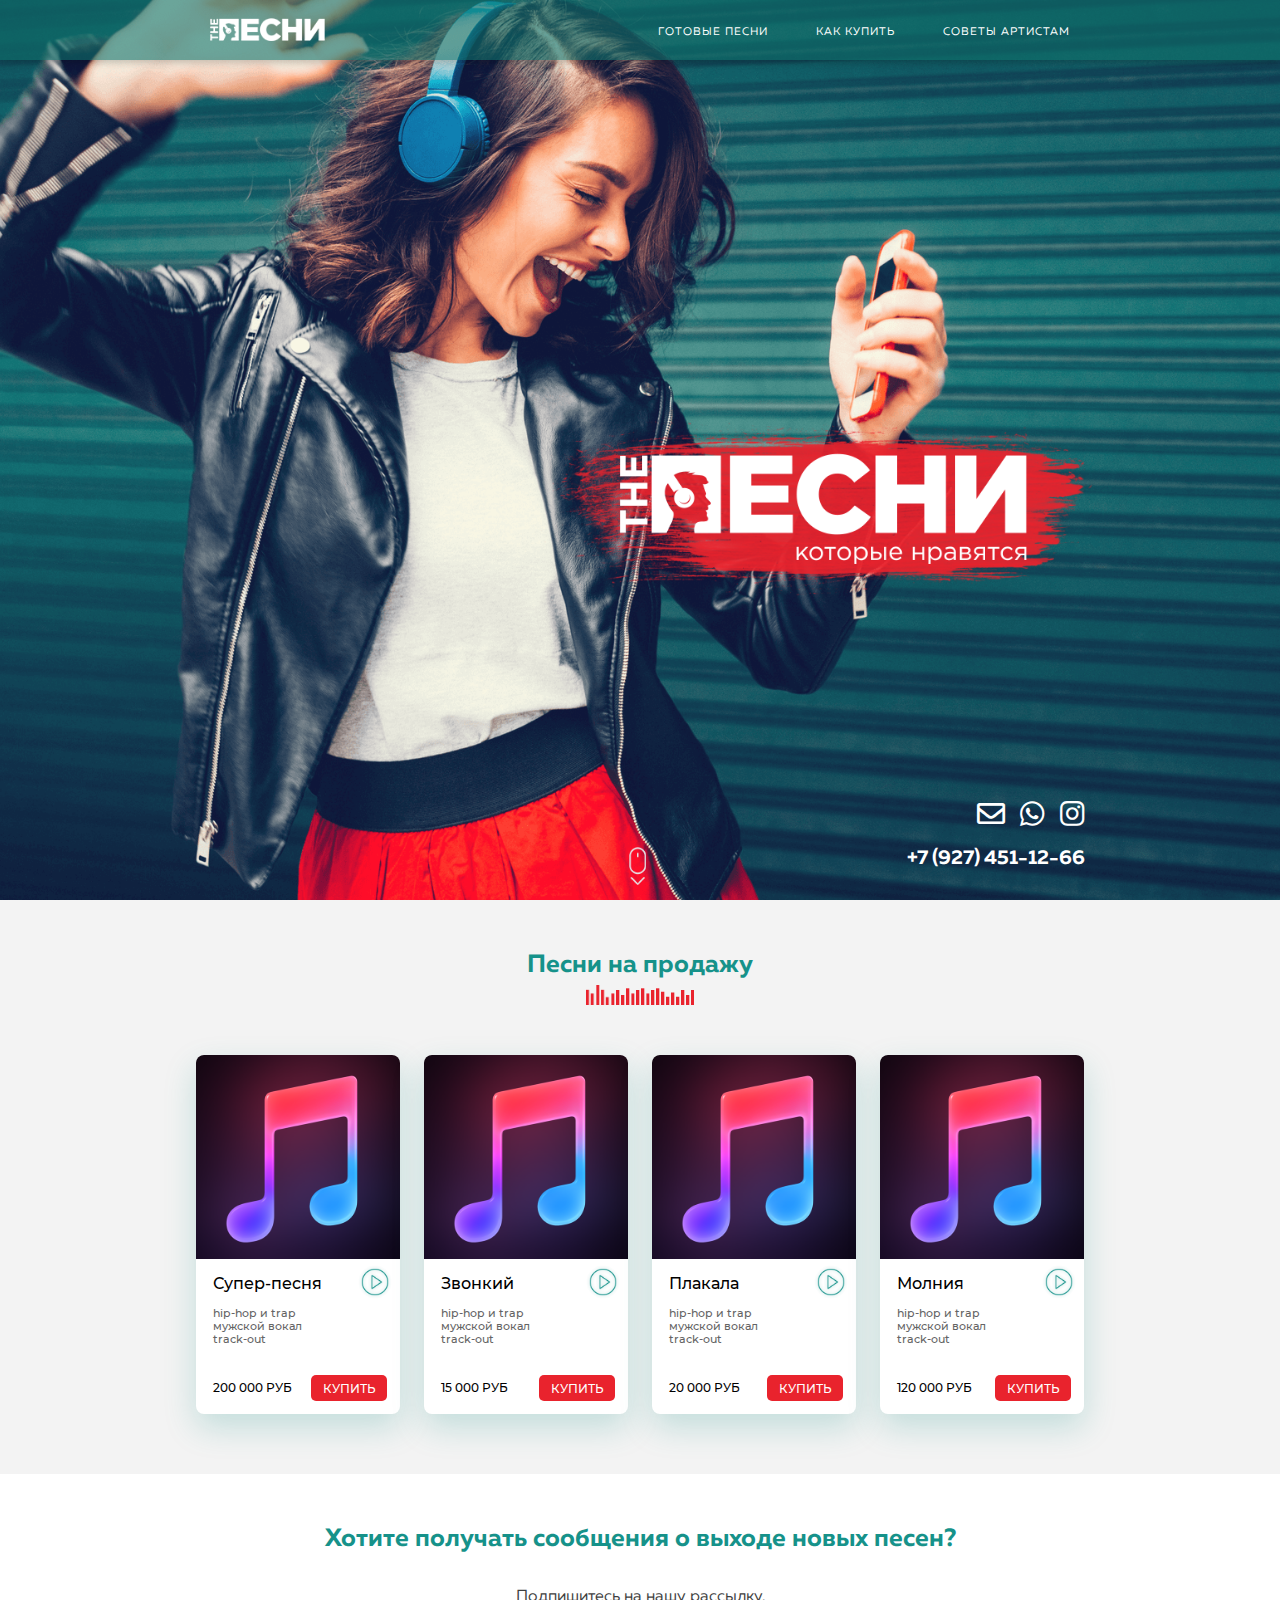
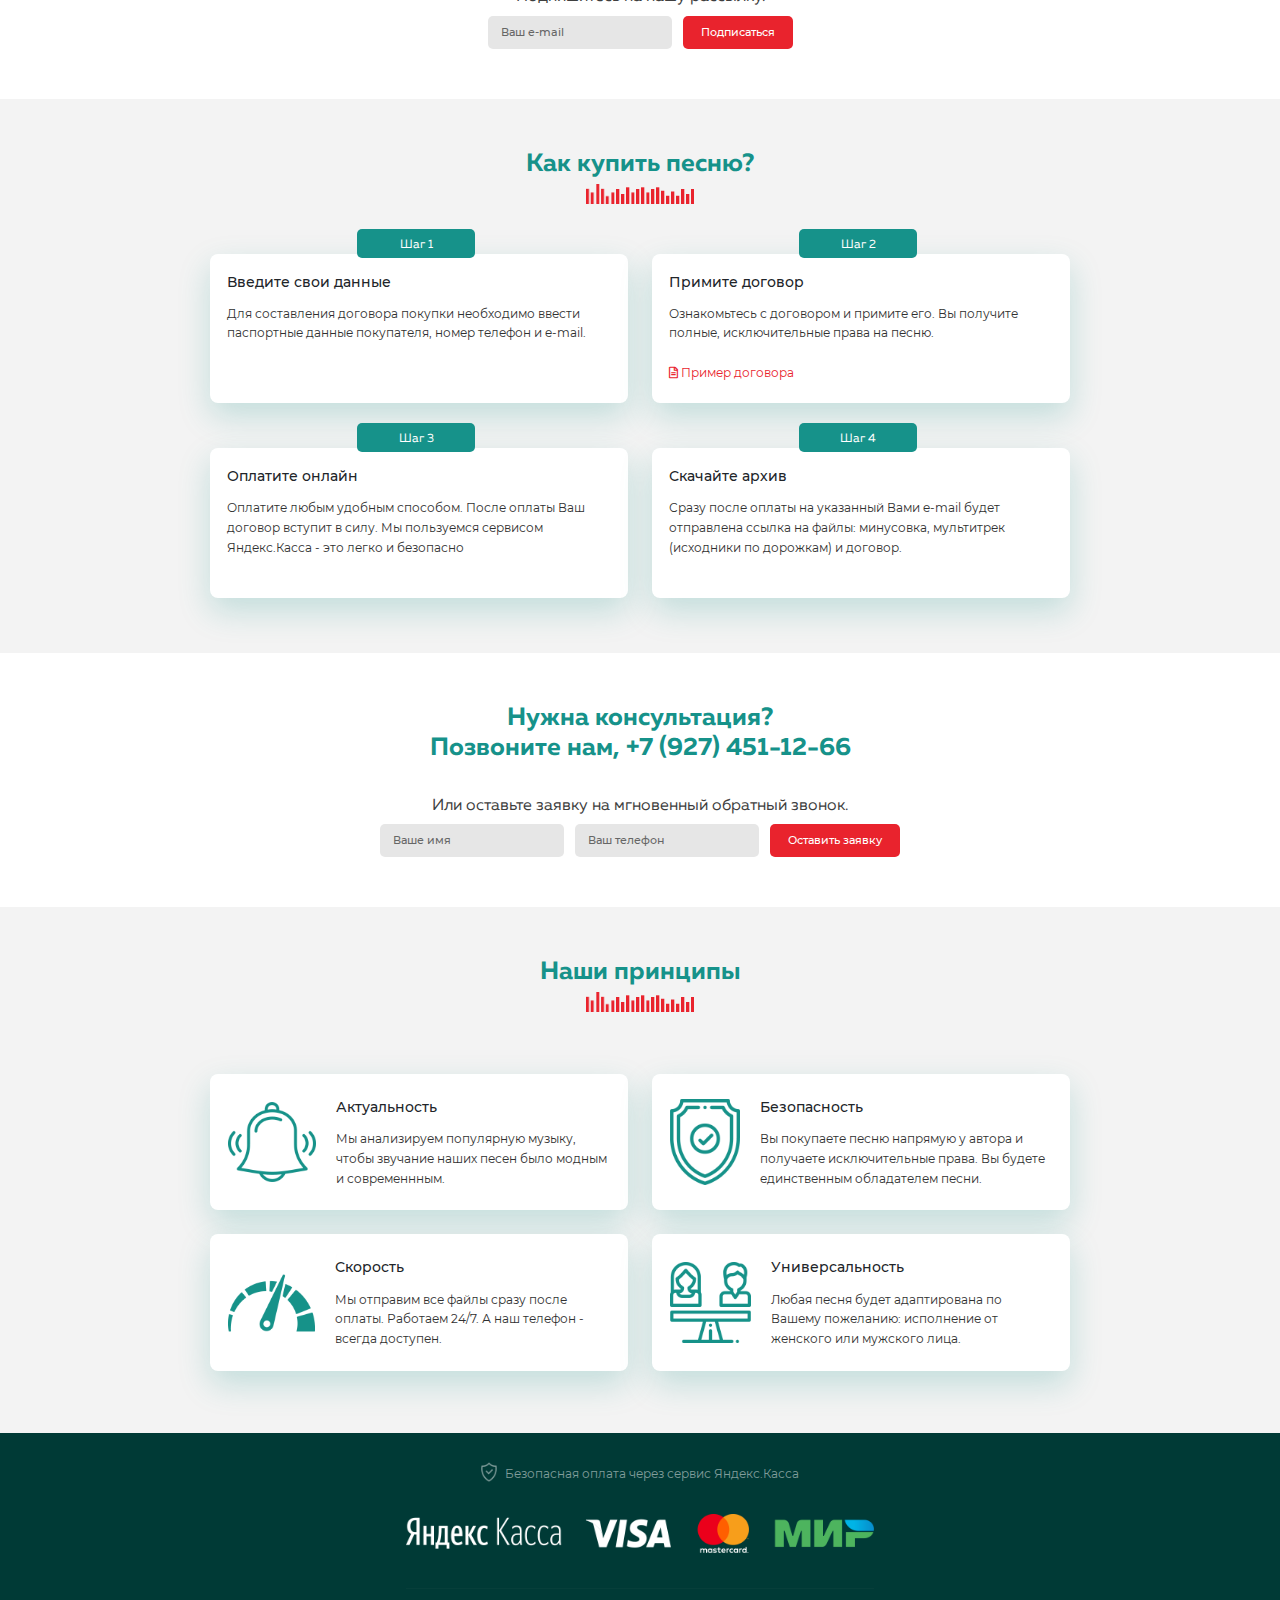
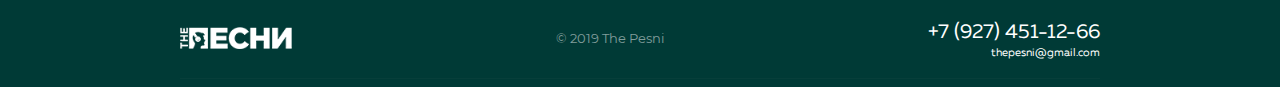
==== commit 83fbcf18: "Add files via upload" ====
--- a/ThePesni/index.html
+++ b/ThePesni/index.html
@@ -183,7 +183,7 @@
 					Введите свои данные
 				</div>
 				<div class="inst__text">
-					Для составления договора необходимо ввести Ваши паспортные данные, телефон и e-mail.	
+					Для составления договора покупки необходимо ввести паспортные данные покупателя, номер телефон и e-mail.	
 				</div>	
 			</div>
 			
@@ -209,7 +209,7 @@
 					Оплатите онлайн
 				</div>
 				<div class="inst__text">
-					Оплатите любым удобным способом. Легко и безопасно. После оплаты Ваш договор вступит в силу.	
+					Оплатите любым удобным способом. После оплаты Ваш договор вступит в силу. Мы пользуемся сервисом Яндекс.Касса - это легко и безопасно	
 				</div>	
 			</div>
 			
@@ -223,7 +223,7 @@
 					Скачайте архив
 				</div>
 				<div class="inst__text">
-					Сразу после оплаты на указанный Вами e-mail будет отправлена ссылка со всеми файлами: минусовка, мультитрек (исходники по дорожкам), текст песни и договор.	
+					Сразу после оплаты на указанный Вами e-mail будет отправлена ссылка на файлы: минусовка, мультитрек (исходники по дорожкам) и договор.	
 				</div>	
 			</div>
 
@@ -275,7 +275,7 @@
 						Безопасность
 					</div>
 					<div class="principles__text">
-						Вы покупаете песню напрямую у автора и получаете исключительные права. Вы будете единственным обладателем произведения.
+						Вы покупаете песню напрямую у автора и получаете исключительные права. Вы будете единственным обладателем песни.
 					</div>	
 				</div>
 						</div>
@@ -289,7 +289,7 @@
 						Скорость
 					</div>
 					<div class="principles__text">
-						Мы отправим все файлы сразу после оплаты. Работаем 24/7.
+						Мы отправим все файлы сразу после оплаты. Работаем 24/7. А наш телефон - всегда доступен.
 					</div>	
 				</div>
 						</div>
--- a/ThePesni/css/main.min.css
+++ b/ThePesni/css/main.min.css
@@ -701,7 +701,7 @@
 }
 
 .principles .principles__icon {
-  margin-right: 35px;
+  margin-right: 20px;
   display: -webkit-box;
   display: -webkit-flex;
   display: -ms-flexbox;
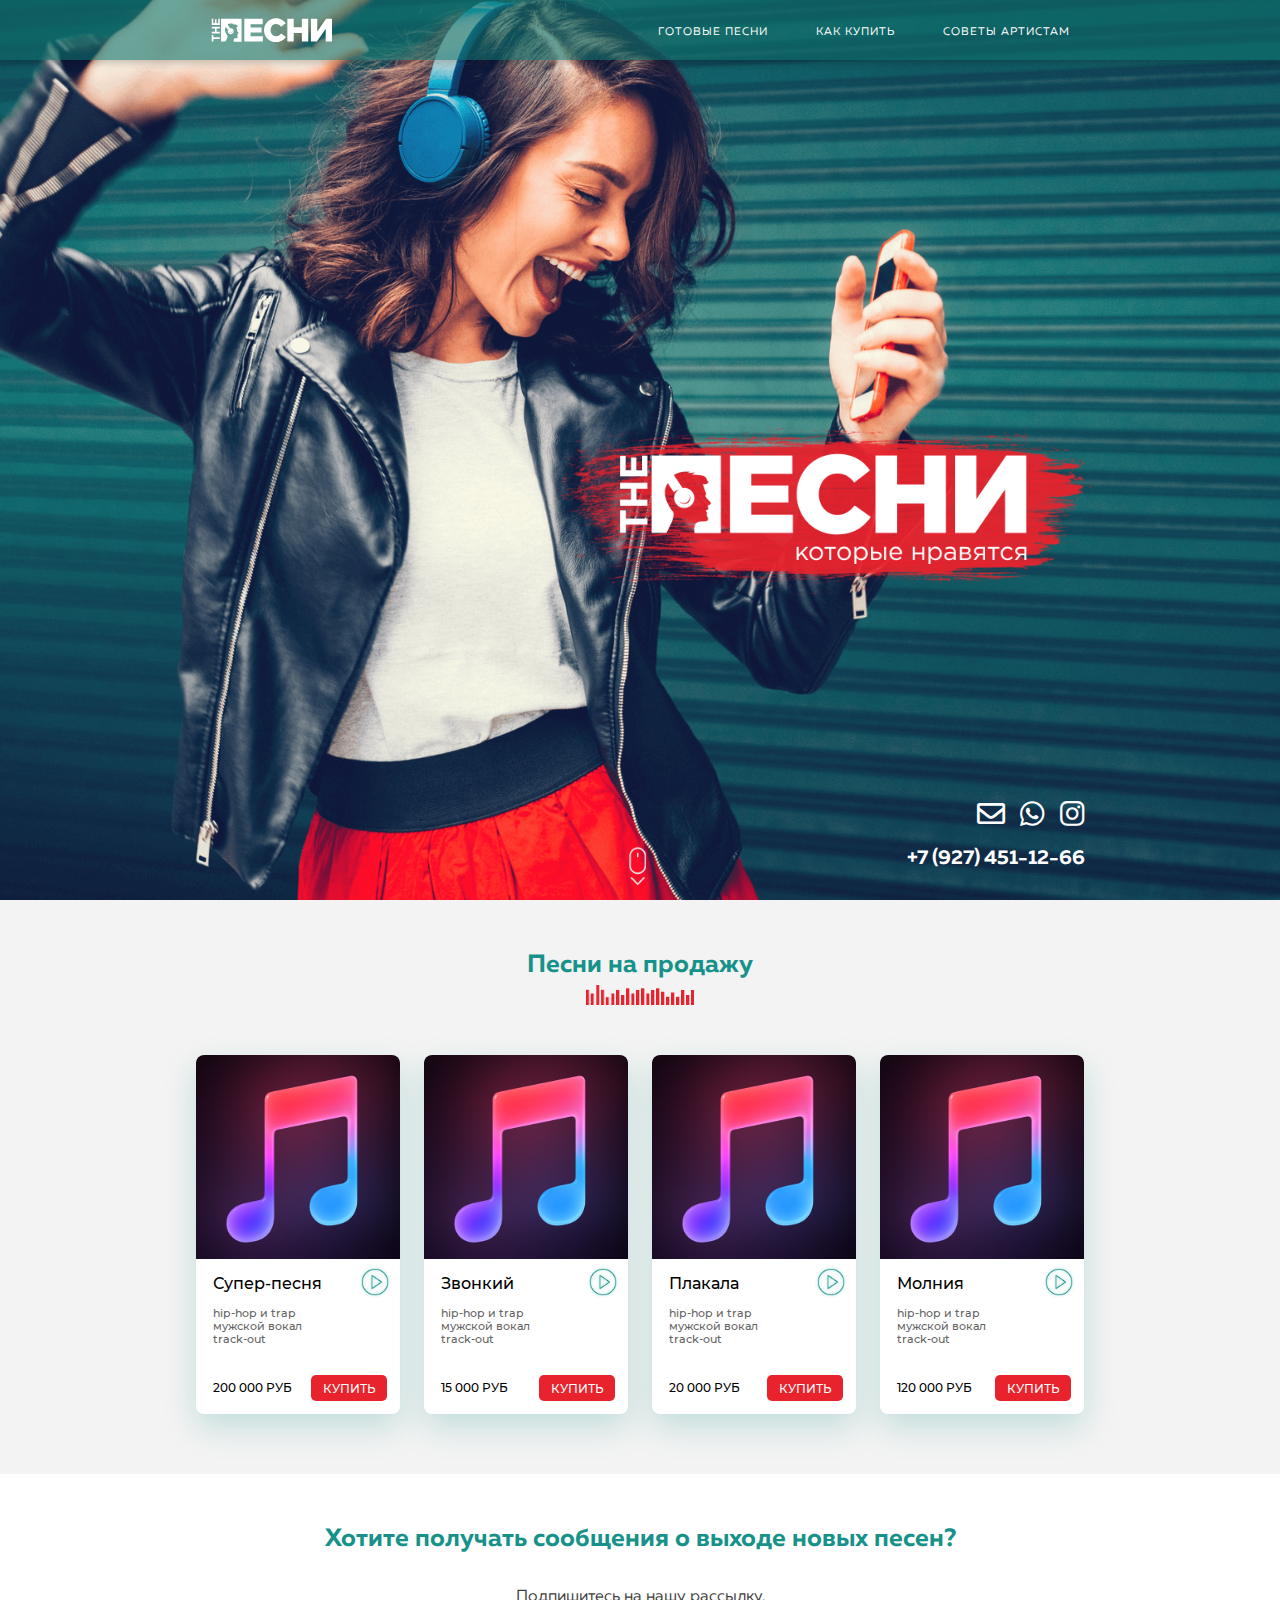
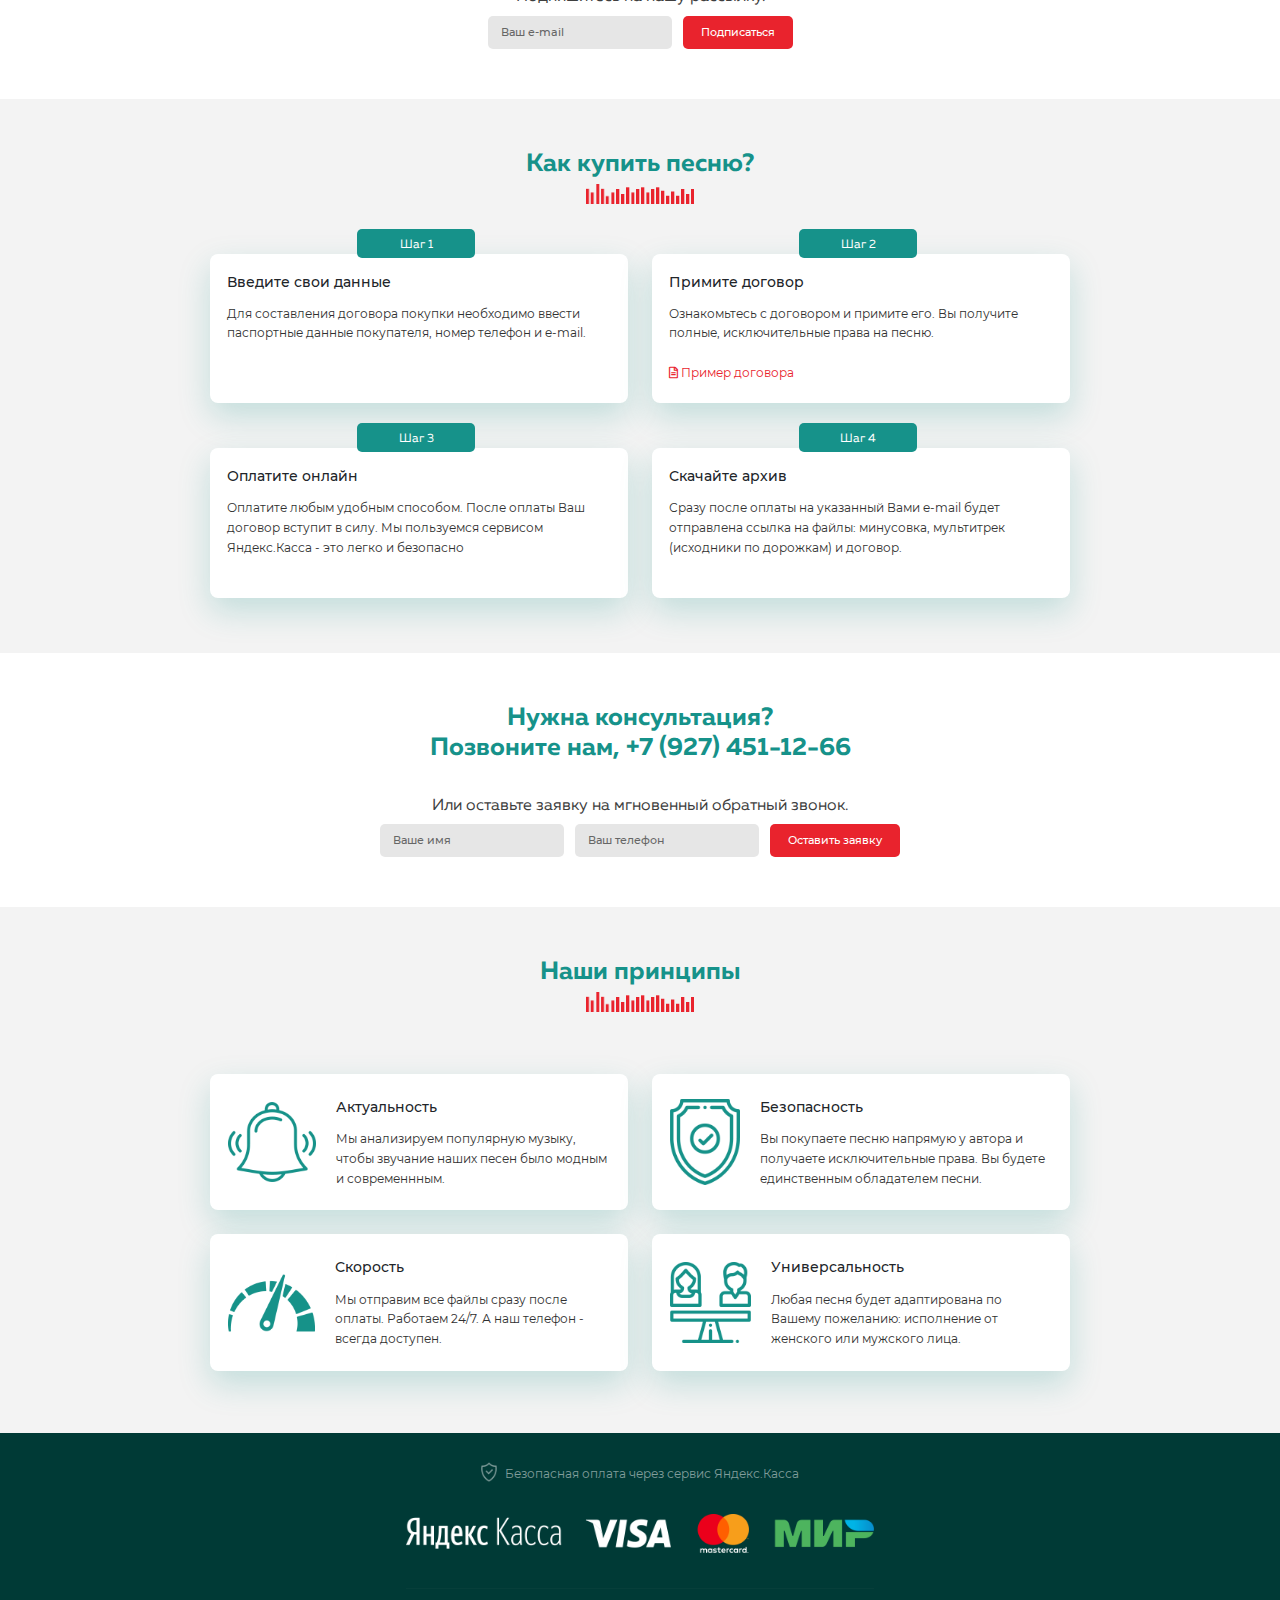
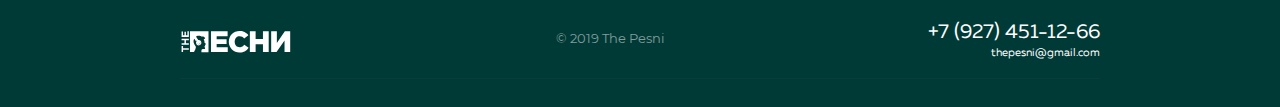
==== commit 9456a5f9: "Add files via upload" ====
--- a/ThePesni/index.html
+++ b/ThePesni/index.html
@@ -9,7 +9,7 @@
 	<meta name="description" content="">
 
 	<meta http-equiv="X-UA-Compatible" content="IE=edge">
-	<meta name="viewport" content="width=device-width, initial-scale=1, maximum-scale=1">
+	<meta name="viewport" content="width=device-width, initial-scale=1, maximum-scale=1, user-scalable=no">
 
 	<meta property="og:image" content="path/to/image.jpg">
 	<link rel="shortcut icon" href="img/favicon/favicon.ico" type="image/x-icon">
@@ -32,7 +32,7 @@
 <body id="index">
 	<div class="m-menu">
 			<span class="m-menu__close">&times;</span>
-			<img src="img/logo-green.png" alt="">
+			<img class="m-menu__logo" src="img/logo-green.svg" alt="">
 			<ul class="m-menu__menu">
 				<li><a href="#">Готовые песни</a></li>
 				<li><a href="#">Как купить песню</a></li>
@@ -51,14 +51,14 @@
 	<header class="header">
 		<div class="header__top">
 			<div class="header_container">
-						<img src="img/logo-small.png" alt="Логотип The Pesni" class="header__top_logo">	
+						<img src="img/logo-small.svg" alt="Логотип The Pesni" class="header__top_logo">	
 						<nav>								
 							<ul class="menu">
 								<li class="menu__item"><a href="#">Готовые песни</a></li>
 								<li class="menu__item"><a href="#">Как купить</a></li>
 								<li class="menu__item"><a href="#">Советы артистам</a></li>
-								<li class="menu__item menu-button"><a href="#">
-									<img src="img/hamburger.png" alt=""></a>
+								<li class="menu__item menu-button">
+									<a href="#"><img src="img/hamburger.svg" alt=""></a>
 								</li>
 							</ul>
 						</nav>
@@ -324,7 +324,7 @@
 				
 				<div class="bottom__wrapper">
 					<div class="bottom__logo">
-						<img class="img-responsive" src="img/logo-small.png" alt="Логотип The Pesni">
+						<img class="img-responsive" src="img/logo-small.svg" alt="Логотип The Pesni">
 					</div>
 					<div class="copyright">© 2019 The Pesni</div>
 					<div class="contacts">
--- a/ThePesni/css/main.min.css
+++ b/ThePesni/css/main.min.css
@@ -215,6 +215,7 @@
   display: -ms-flexbox;
   display: flex;
   position: fixed;
+  overflow-y: scroll;
   right: 0;
   top: 0;
   background-color: #f3f3f3;
@@ -296,6 +297,10 @@
   font-weight: bold;
 }
 
+.m-menu__logo {
+  width: 140px;
+}
+
 .body-menu-active {
   max-height: 100%;
   overflow: hidden;
@@ -331,8 +336,8 @@
 }
 
 .header__top_logo {
-  margin-top: 18px;
-  height: 23px;
+  margin-top: 14px;
+  height: 33px;
 }
 
 .menu {
@@ -360,6 +365,12 @@
 
 .menu__item a:hover {
   text-decoration: underline;
+}
+
+.menu-button img {
+  cursor: pointer;
+  height: 40px;
+  margin-top: -4px;
 }
 
 .mainlogo_container {
@@ -814,6 +825,7 @@
           justify-content: space-between;
   padding: 16px 0;
   border-bottom: 1px solid #073e3a;
+  white-space: nowrap;
 }
 
 .bottom__wrapper .copyright {
@@ -1133,6 +1145,34 @@
   font-size: 14px;
 }
 
+@media only screen and (max-height: 530px) {
+  .m-menu__menu {
+    margin-top: 30px;
+    font-size: 20px;
+  }
+  .m-menu__menu li {
+    margin: 25px 0;
+  }
+  .m-menu__icons {
+    margin-top: 0px;
+  }
+  .m-menu__icons a {
+    font-size: 30px;
+    margin: 0 10px;
+  }
+  .m-menu__phone {
+    margin-top: 10px;
+    font-size: 18px;
+  }
+  .main-logo {
+    position: absolute;
+    right: 0;
+    top: 10%;
+    width: 100%;
+    max-width: 560px;
+  }
+}
+
 @media only screen and (max-width: 895px) {
   .principles__icon {
     min-width: 20%;
@@ -1141,10 +1181,6 @@
 }
 
 /* Small Devices, Tablets */
-@media only screen and (max-height: 711px) and (min-width: 700px) and (orientation: landscape) {
-  /**/
-}
-
 @media only screen and (max-height: 711px) {
   .header__contacts .icons {
     font-size: 25px;
@@ -1199,18 +1235,6 @@
     margin-top: 15px;
     width: 230px;
   }
-  .bottom__wrapper .contacts .phone {
-    font-size: 15px;
-  }
-  .bottom__wrapper .contacts .email {
-    font-size: 12px;
-  }
-  .bottom__wrapper .copyright {
-    font-size: 14px;
-  }
-  .bottom__wrapper .bottom__logo {
-    width: 100px;
-  }
   #blog .wrapper {
     -webkit-flex-wrap: wrap;
         -ms-flex-wrap: wrap;
@@ -1232,6 +1256,13 @@
 /* Extra Small Devices, Phones */
 @media only screen and (max-width: 480px) {
   /**/
+  .header {
+    height: 100vh;
+    background: url("../img/main/header-bg-mobile.png");
+    -webkit-background-size: cover;
+            background-size: cover;
+    background-position: 40%;
+  }
   .form-subscribe button {
     text-align: center;
     margin-top: 15px;
@@ -1263,20 +1294,6 @@
   .bottom__wrapper .bottom__logo {
     margin-bottom: 20px;
   }
-  .bottom__wrapper .contacts .phone {
-    font-size: 24px;
-  }
-  .bottom__wrapper .contacts .email {
-    margin-top: 10px;
-    font-size: 14px;
-  }
-  .bottom__wrapper .copyright {
-    font-size: 12px;
-  }
-  .bottom__wrapper .bottom__logo {
-    margin-top: 20px;
-    width: auto;
-  }
   #blog .sidebar {
     width: 300px;
   }
